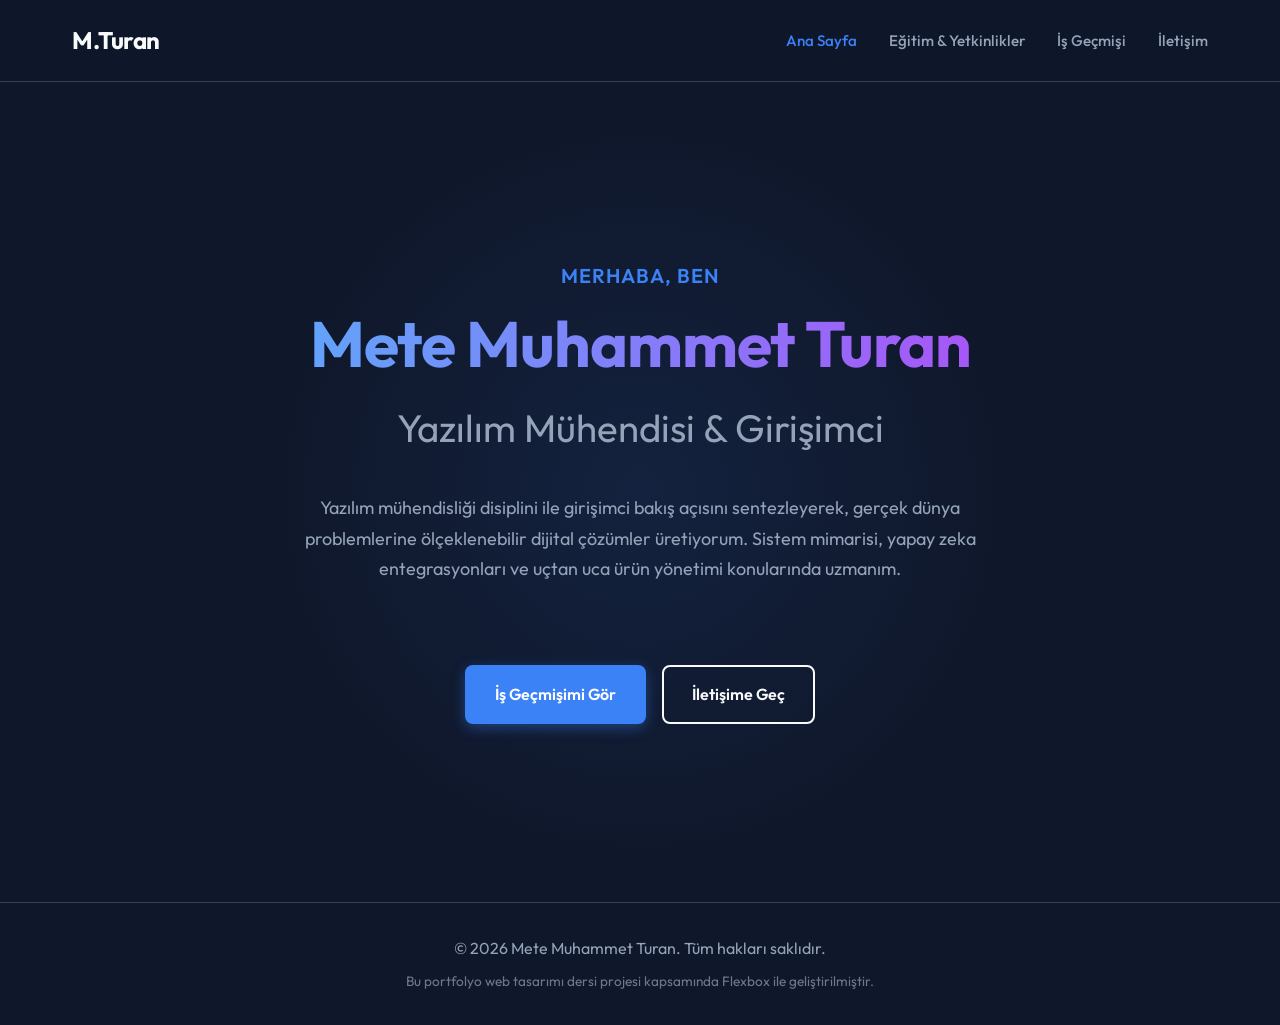
==== index.html @ 7f31ad9b "feat: initial commit - personal portfolio assignment" ====
<!DOCTYPE html>
<html lang="tr">
<head>
    <meta charset="UTF-8">
    <meta name="viewport" content="width=device-width, initial-scale=1.0">
    <title>Mete Muhammet Turan - Ana Sayfa</title>
    <link rel="preconnect" href="https://fonts.googleapis.com">
    <link rel="preconnect" href="https://fonts.gstatic.com" crossorigin>
    <link href="https://fonts.googleapis.com/css2?family=Outfit:wght@300;400;500;600;700&display=swap" rel="stylesheet">
    <link rel="stylesheet" href="style.css">
</head>
<body>
    <header>
        <nav class="navbar container">
            <div class="logo">M.Turan</div>
            <ul class="nav-links">
                <li><a href="index.html" style="color: var(--primary-color);">Ana Sayfa</a></li>
                <li><a href="egitim.html">Eğitim & Yetkinlikler</a></li>
                <li><a href="projeler.html">İş Geçmişi</a></li>
                <li><a href="iletisim.html">İletişim</a></li>
            </ul>
        </nav>
    </header>

    <main>
        <section class="hero-section layout-hero">
            <div class="container hero-content">
                <span class="greeting">Merhaba, Ben</span>
                <h1 class="gradient-text">Mete Muhammet Turan</h1>
                <h2>Yazılım Mühendisi & Girişimci</h2>
                <p>Yazılım mühendisliği disiplini ile girişimci bakış açısını sentezleyerek, gerçek dünya problemlerine ölçeklenebilir dijital çözümler üretiyorum. Sistem mimarisi, yapay zeka entegrasyonları ve uçtan uca ürün yönetimi konularında uzmanım.</p>
                <div class="hero-actions">
                    <a href="projeler.html" class="btn btn-primary">İş Geçmişimi Gör</a>
                    <a href="iletisim.html" class="btn btn-outline">İletişime Geç</a>
                </div>
            </div>
        </section>
    </main>

    <footer class="footer">
        <div class="container">
            <p>&copy; 2026 Mete Muhammet Turan. Tüm hakları saklıdır.</p>
            <p class="footer-subtext">Bu portfolyo web tasarımı dersi projesi kapsamında Flexbox ile geliştirilmiştir.</p>
        </div>
    </footer>
    <script src="script.js"></script>
</body>
</html>
---- style.css ----
/* =========================================
   1. CSS DEĞİŞKENLERİ (Modern Dark Theme)
   ========================================= */
:root {
    /* Renk Paleti (Premium Dark Mode) */
    --bg-color: #0f172a;       /* Slate 900 - Ana Arka Plan */
    --bg-alt: #1e293b;         /* Slate 800 - İkincil Arka Plan (Kartlar vb) */
    --text-primary: #f8fafc;   /* Slate 50 - Ana Metin */
    --text-secondary: #94a3b8; /* Slate 400 - İkincil Metin */
    
    /* Vurgu ve Marka Renkleri */
    --primary-color: #3b82f6;  /* Blue 500 */
    --primary-hover: #2563eb;  /* Blue 600 */
    --gradient-start: #60a5fa; /* Açık Mavi */
    --gradient-end: #a855f7;   /* Mor */
    
    /* Kart Header Renkleri */
    --brand-buyur: linear-gradient(135deg, #10b981, #059669);
    --brand-yoldayim: linear-gradient(135deg, #f59e0b, #d97706);
    --brand-fintech: linear-gradient(135deg, #3b82f6, #2563eb);

    --border-color: #334155;   /* Slate 700 */
    --card-shadow: 0 10px 15px -3px rgba(0, 0, 0, 0.3), 0 4px 6px -4px rgba(0, 0, 0, 0.2);

    /* Boşluklar (Spacing) */
    --space-sm: 0.5rem;
    --space-md: 1rem;
    --space-lg: 2rem;
    --space-xl: 5rem;

    /* Font Ailesi */
    --font-main: 'Outfit', sans-serif;
}

/* =========================================
   2. TEMEL SIFIRLAMA VE TİPOGRAFİ
   ========================================= */
* {
    margin: 0;
    padding: 0;
    box-sizing: border-box;
}

html {
    scroll-behavior: smooth;
}

body {
    font-family: var(--font-main);
    background-color: var(--bg-color);
    color: var(--text-primary);
    line-height: 1.7;
    font-size: 16px;
    -webkit-font-smoothing: antialiased;
}

a {
    text-decoration: none;
    color: inherit;
}

ul {
    list-style: none;
}

.container {
    max-width: 1200px;
    margin: 0 auto;
    padding: 0 var(--space-lg);
}

.section {
    padding: var(--space-xl) 0;
}

.section-title {
    font-size: 2.25rem;
    font-weight: 700;
    margin-bottom: var(--space-xl);
    color: var(--text-primary);
    position: relative;
    display: inline-block;
}

.section-title::after {
    content: '';
    position: absolute;
    bottom: -10px;
    left: 0;
    width: 50%;
    height: 4px;
    background: linear-gradient(90deg, var(--gradient-start), var(--gradient-end));
    border-radius: 2px;
}

.text-center {
    text-align: center;
    width: 100%;
}
.text-center::after {
    left: 50%;
    transform: translateX(-50%);
}

/* =========================================
   3. BUTONLAR VE ORTAK ELEMENTLER
   ========================================= */
.btn {
    display: inline-flex;
    align-items: center;
    justify-content: center;
    padding: 0.875rem 1.75rem;
    border-radius: 8px;
    font-weight: 600;
    font-size: 1rem;
    cursor: pointer;
    transition: all 0.3s ease;
    border: 2px solid transparent;
}

.btn-primary {
    background-color: var(--primary-color);
    color: #fff;
    box-shadow: 0 4px 14px 0 rgba(59, 130, 246, 0.39);
}

.btn-primary:hover {
    background-color: var(--primary-hover);
    transform: translateY(-2px);
    box-shadow: 0 6px 20px rgba(59, 130, 246, 0.5);
}

.btn-outline {
    background-color: transparent;
    border-color: var(--text-primary);
    color: var(--text-primary);
}

.btn-outline:hover {
    background-color: var(--text-primary);
    color: var(--bg-color);
    transform: translateY(-2px);
}

.btn-block {
    width: 100%;
}

.gradient-text {
    background: linear-gradient(90deg, var(--gradient-start), var(--gradient-end));
    -webkit-background-clip: text;
    -webkit-text-fill-color: transparent;
    background-clip: text;
}

/* =========================================
   4. NAVBAR (HEADER)
   ========================================= */
header {
    background-color: rgba(15, 23, 42, 0.9);
    backdrop-filter: blur(10px);
    position: sticky;
    top: 0;
    z-index: 1000;
    border-bottom: 1px solid var(--border-color);
}

.navbar {
    display: flex;
    justify-content: space-between;
    align-items: center;
    padding: 1.25rem var(--space-lg);
}

.navbar .logo {
    font-size: 1.5rem;
    font-weight: 700;
    letter-spacing: -0.5px;
}

.nav-links {
    display: flex;
    gap: var(--space-lg);
}

.nav-links a {
    font-weight: 500;
    font-size: 0.95rem;
    color: var(--text-secondary);
    transition: color 0.3s ease;
}

.nav-links a:hover {
    color: var(--text-primary);
}

/* =========================================
   5. LAYOUT 1: HERO SECTION
   ========================================= */
.layout-hero {
    min-height: calc(100vh - 80px);
    display: flex;
    flex-direction: column;
    justify-content: center;
    align-items: center;
    text-align: center;
    position: relative;
    overflow: hidden;
}

/* Arkaplan parlaması efekti */
.layout-hero::before {
    content: '';
    position: absolute;
    top: 50%;
    left: 50%;
    transform: translate(-50%, -50%);
    width: 60vw;
    height: 60vw;
    background: radial-gradient(circle, rgba(59,130,246,0.1) 0%, rgba(15,23,42,0) 70%);
    z-index: -1;
}

.hero-content {
    max-width: 850px;
    animation: fadeIn 1s ease-out;
}

@keyframes fadeIn {
    from { opacity: 0; transform: translateY(20px); }
    to { opacity: 1; transform: translateY(0); }
}

.hero-content .greeting {
    font-size: 1.25rem;
    color: var(--primary-color);
    font-weight: 600;
    margin-bottom: var(--space-md);
    display: block;
    letter-spacing: 1px;
    text-transform: uppercase;
}

.hero-content h1 {
    font-size: clamp(3rem, 5vw, 5rem);
    line-height: 1.1;
    margin-bottom: var(--space-md);
    letter-spacing: -1px;
}

.hero-content h2 {
    font-size: clamp(1.5rem, 3vw, 2.5rem);
    color: var(--text-secondary);
    margin-bottom: var(--space-lg);
    font-weight: 400;
}

.hero-content p {
    font-size: 1.125rem;
    color: var(--text-secondary);
    margin-bottom: var(--space-xl);
    max-width: 700px;
    margin-left: auto;
    margin-right: auto;
}

.hero-actions {
    display: flex;
    gap: var(--space-md);
    justify-content: center;
}

/* =========================================
   6. LAYOUT 2: EĞİTİM & YETENEKLER
   ========================================= */
.layout-split {
    background-color: var(--bg-alt);
    border-top: 1px solid var(--border-color);
    border-bottom: 1px solid var(--border-color);
}

.split-container {
    display: flex;
    gap: var(--space-xl);
    flex-wrap: wrap;
}

.split-column {
    flex: 1;
    min-width: 300px;
}

/* Timeline */
.timeline {
    display: flex;
    flex-direction: column;
    gap: var(--space-lg);
    border-left: 2px solid var(--border-color);
    padding-left: 2rem;
    position: relative;
}

.timeline-item {
    position: relative;
}

.timeline-item::before {
    content: '';
    position: absolute;
    left: calc(-2rem - 6px);
    top: 5px;
    width: 10px;
    height: 10px;
    border-radius: 50%;
    background-color: var(--primary-color);
    border: 3px solid var(--bg-alt);
    box-shadow: 0 0 0 2px var(--primary-color);
}

.timeline-date {
    display: inline-block;
    padding: 0.25rem 0.75rem;
    background-color: rgba(59, 130, 246, 0.1);
    color: var(--primary-color);
    border-radius: 20px;
    font-size: 0.85rem;
    font-weight: 600;
    margin-bottom: 0.5rem;
}

.timeline-company {
    display: block;
    color: var(--text-secondary);
    font-weight: 500;
    margin-bottom: 0.5rem;
    font-size: 0.95rem;
}

.timeline-item h4 {
    font-size: 1.25rem;
    margin-bottom: 0.25rem;
}

/* Yetenek Etiketleri */
.skills-flex {
    display: flex;
    flex-wrap: wrap;
    gap: 0.75rem;
    margin-top: 1rem;
}

.skill-tag {
    background-color: var(--bg-color);
    color: var(--text-primary);
    padding: 0.75rem 1.25rem;
    border-radius: 8px;
    font-weight: 500;
    font-size: 0.95rem;
    border: 1px solid var(--border-color);
    transition: all 0.3s ease;
}

.skill-tag:hover {
    border-color: var(--primary-color);
    background-color: rgba(59, 130, 246, 0.05);
    transform: translateY(-2px);
}

/* =========================================
   7. LAYOUT 3: PROJELER & İŞ GEÇMİŞİ
   ========================================= */
.projects-wrapper {
    display: flex;
    flex-wrap: wrap;
    gap: 2rem;
    justify-content: center;
}

.project-card {
    flex: 1 1 340px;
    background-color: var(--bg-alt);
    border-radius: 12px;
    overflow: hidden;
    border: 1px solid var(--border-color);
    display: flex;
    flex-direction: column;
    transition: all 0.3s ease;
}

.project-card:hover {
    transform: translateY(-8px);
    box-shadow: var(--card-shadow);
    border-color: var(--text-secondary);
}

.card-header {
    padding: 2rem;
    display: flex;
    flex-direction: column;
    align-items: flex-start;
    justify-content: flex-end;
    height: 140px;
    position: relative;
}

.card-header h3 {
    color: white;
    font-size: 1.75rem;
    z-index: 2;
}

.card-header .badge {
    position: absolute;
    top: 1rem;
    right: 1rem;
    background: rgba(255,255,255,0.2);
    backdrop-filter: blur(4px);
    padding: 0.25rem 0.75rem;
    border-radius: 20px;
    font-size: 0.75rem;
    font-weight: 600;
    color: white;
}

.brand-buyur { background: var(--brand-buyur); }
.brand-yoldayim { background: var(--brand-yoldayim); }
.brand-fintech { background: var(--brand-fintech); }

.card-content {
    padding: 1.5rem;
    flex-grow: 1;
}

.role-title {
    color: var(--primary-color);
    font-size: 1.1rem;
    margin-bottom: 1rem;
}

.card-content p {
    color: var(--text-secondary);
    font-size: 0.95rem;
    line-height: 1.6;
}

.card-footer {
    padding: 1.5rem;
    border-top: 1px solid var(--border-color);
    margin-top: auto;
}

.project-link {
    color: var(--text-primary);
    font-weight: 600;
    display: inline-flex;
    align-items: center;
    gap: 0.5rem;
    transition: gap 0.3s ease;
}

.project-card:hover .project-link {
    gap: 0.75rem;
    color: var(--primary-color);
}

/* =========================================
   8. LAYOUT 4: İLETİŞİM
   ========================================= */
.layout-contact {
    background-color: var(--bg-alt);
    border-top: 1px solid var(--border-color);
}

.contact-wrapper {
    display: flex;
    gap: var(--space-xl);
    flex-wrap: wrap;
    align-items: flex-start;
}

.contact-info {
    flex: 1;
    min-width: 300px;
}

.contact-info p {
    color: var(--text-secondary);
    margin-bottom: 2rem;
    font-size: 1.05rem;
}

.contact-details {
    display: flex;
    flex-direction: column;
    gap: 1.5rem;
}

.contact-details li {
    display: flex;
    align-items: center;
    gap: 1rem;
}

.contact-icon {
    width: 48px;
    height: 48px;
    background-color: rgba(59, 130, 246, 0.1);
    color: var(--primary-color);
    border-radius: 12px;
    display: flex;
    align-items: center;
    justify-content: center;
    font-size: 1.5rem;
    font-weight: bold;
}

.contact-text {
    display: flex;
    flex-direction: column;
}

.contact-text strong {
    color: var(--text-secondary);
    font-size: 0.85rem;
    text-transform: uppercase;
    letter-spacing: 0.5px;
}

.contact-text span {
    font-size: 1.1rem;
    font-weight: 500;
}

.contact-form-container {
    flex: 1.2;
    min-width: 300px;
    background-color: var(--bg-color);
    padding: 2.5rem;
    border-radius: 16px;
    border: 1px solid var(--border-color);
    box-shadow: var(--card-shadow);
}

.form-group {
    margin-bottom: 1.5rem;
}

.form-group label {
    display: block;
    margin-bottom: 0.5rem;
    font-weight: 500;
    color: var(--text-secondary);
}

.form-group input,
.form-group textarea {
    width: 100%;
    padding: 1rem;
    background-color: var(--bg-alt);
    border: 1px solid var(--border-color);
    border-radius: 8px;
    color: var(--text-primary);
    font-family: inherit;
    font-size: 1rem;
    transition: all 0.3s ease;
}

.form-group input:focus,
.form-group textarea:focus {
    outline: none;
    border-color: var(--primary-color);
    box-shadow: 0 0 0 3px rgba(59, 130, 246, 0.2);
}

.form-group input::placeholder,
.form-group textarea::placeholder {
    color: #475569;
}

/* =========================================
   9. FOOTER
   ========================================= */
.footer {
    background-color: var(--bg-color);
    border-top: 1px solid var(--border-color);
    text-align: center;
    padding: 2rem 0;
}

.footer p {
    color: var(--text-secondary);
}

.footer-subtext {
    font-size: 0.85rem;
    margin-top: 0.5rem;
    opacity: 0.7;
}

/* =========================================
   10. RESPONSIVE TASARIM
   ========================================= */
@media (max-width: 768px) {
    .navbar {
        flex-direction: column;
        gap: 1rem;
        padding: 1rem;
    }
    
    .nav-links {
        gap: 1rem;
        flex-wrap: wrap;
        justify-content: center;
    }

    .hero-actions {
        flex-direction: column;
        width: 100%;
    }
    
    .hero-actions .btn {
        width: 100%;
    }

    .split-container,
    .contact-wrapper {
        flex-direction: column;
        gap: 3rem;
    }
    
    .contact-form-container {
        padding: 1.5rem;
    }
}
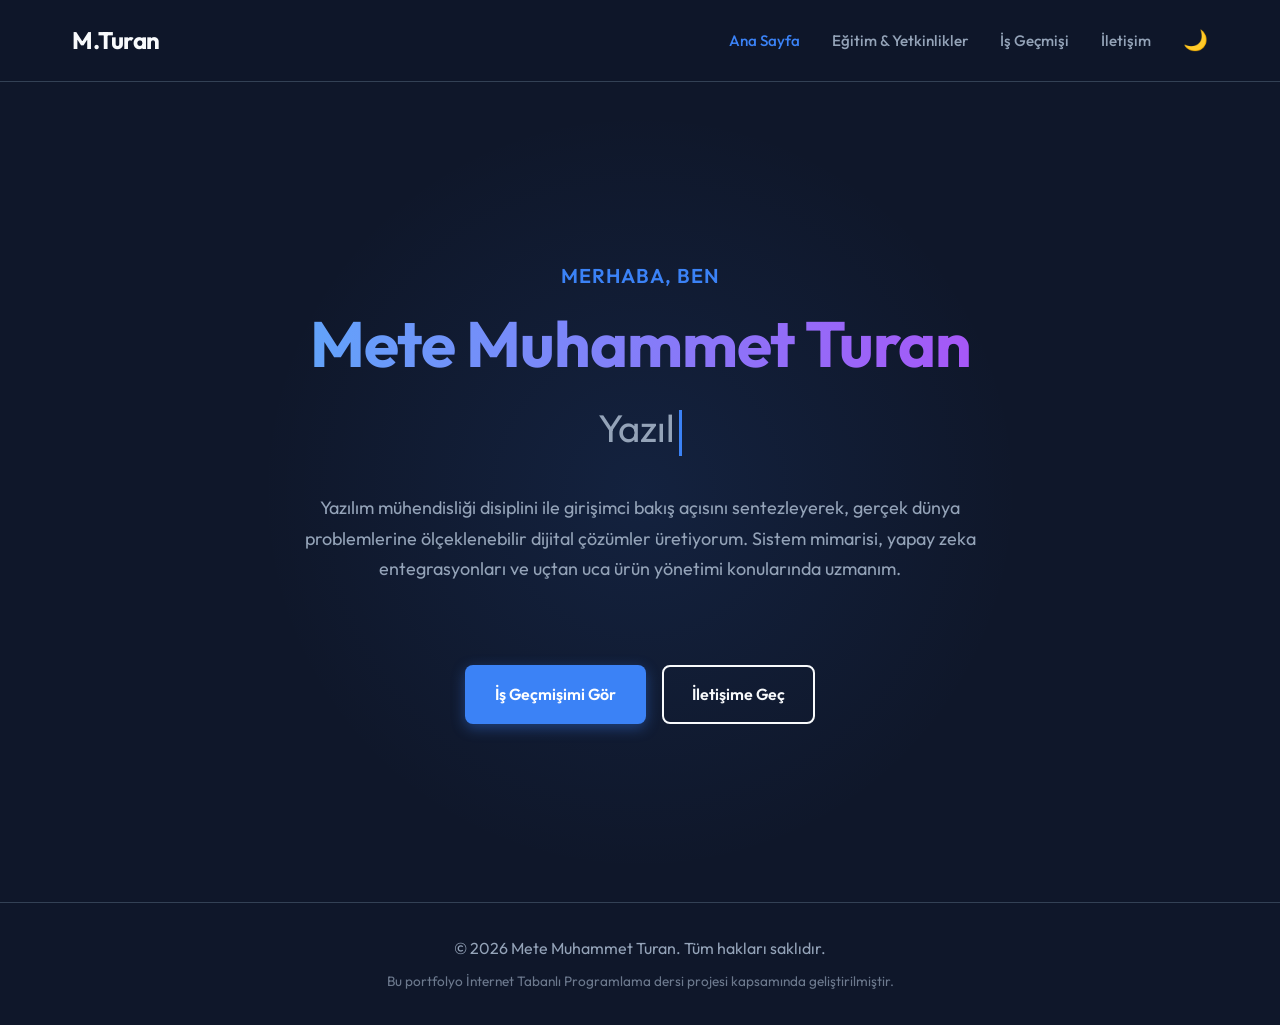
==== commit f5b56dbb: "feats" ====
--- a/index.html
+++ b/index.html
@@ -18,16 +18,18 @@
                 <li><a href="egitim.html">Eğitim & Yetkinlikler</a></li>
                 <li><a href="projeler.html">İş Geçmişi</a></li>
                 <li><a href="iletisim.html">İletişim</a></li>
+                <li><button id="theme-toggle" class="theme-toggle" aria-label="Tema Değiştir">🌙</button></li>
             </ul>
         </nav>
     </header>
 
     <main>
-        <section class="hero-section layout-hero">
+        <section class="hero-section layout-hero reveal">
             <div class="container hero-content">
                 <span class="greeting">Merhaba, Ben</span>
                 <h1 class="gradient-text">Mete Muhammet Turan</h1>
-                <h2>Yazılım Mühendisi & Girişimci</h2>
+                <!-- Daktilo efekti için değiştirilen alan -->
+                <h2><span class="typewriter"></span><span class="cursor"></span></h2>
                 <p>Yazılım mühendisliği disiplini ile girişimci bakış açısını sentezleyerek, gerçek dünya problemlerine ölçeklenebilir dijital çözümler üretiyorum. Sistem mimarisi, yapay zeka entegrasyonları ve uçtan uca ürün yönetimi konularında uzmanım.</p>
                 <div class="hero-actions">
                     <a href="projeler.html" class="btn btn-primary">İş Geçmişimi Gör</a>
@@ -40,7 +42,7 @@
     <footer class="footer">
         <div class="container">
             <p>&copy; 2026 Mete Muhammet Turan. Tüm hakları saklıdır.</p>
-            <p class="footer-subtext">Bu portfolyo web tasarımı dersi projesi kapsamında Flexbox ile geliştirilmiştir.</p>
+            <p class="footer-subtext">Bu portfolyo İnternet Tabanlı Programlama dersi projesi kapsamında geliştirilmiştir.</p>
         </div>
     </footer>
     <script src="script.js"></script>
--- a/style.css
+++ b/style.css
@@ -1,12 +1,12 @@
 /* =========================================
-   1. CSS DEĞİŞKENLERİ (Modern Dark Theme)
+   1. CSS DEĞİŞKENLERİ (Modern Dark & Light Theme)
    ========================================= */
 :root {
-    /* Renk Paleti (Premium Dark Mode) */
-    --bg-color: #0f172a;       /* Slate 900 - Ana Arka Plan */
-    --bg-alt: #1e293b;         /* Slate 800 - İkincil Arka Plan (Kartlar vb) */
-    --text-primary: #f8fafc;   /* Slate 50 - Ana Metin */
-    --text-secondary: #94a3b8; /* Slate 400 - İkincil Metin */
+    /* Renk Paleti (Premium Dark Mode - Varsayılan) */
+    --bg-color: #0f172a;       /* Slate 900 */
+    --bg-alt: #1e293b;         /* Slate 800 */
+    --text-primary: #f8fafc;   /* Slate 50 */
+    --text-secondary: #94a3b8; /* Slate 400 */
     
     /* Vurgu ve Marka Renkleri */
     --primary-color: #3b82f6;  /* Blue 500 */
@@ -32,6 +32,16 @@
     --font-main: 'Outfit', sans-serif;
 }
 
+/* Açık Tema (Light Mode) Override Değişkenleri */
+body.light-theme {
+    --bg-color: #f8fafc;       /* Slate 50 */
+    --bg-alt: #ffffff;         /* White */
+    --text-primary: #0f172a;   /* Slate 900 */
+    --text-secondary: #475569; /* Slate 600 */
+    --border-color: #e2e8f0;   /* Slate 200 */
+    --card-shadow: 0 10px 15px -3px rgba(0, 0, 0, 0.1), 0 4px 6px -4px rgba(0, 0, 0, 0.05);
+}
+
 /* =========================================
    2. TEMEL SIFIRLAMA VE TİPOGRAFİ
    ========================================= */
@@ -52,6 +62,7 @@
     line-height: 1.7;
     font-size: 16px;
     -webkit-font-smoothing: antialiased;
+    transition: background-color 0.3s ease, color 0.3s ease; /* Tema geçişi için animasyon */
 }
 
 a {
@@ -103,7 +114,7 @@
 }
 
 /* =========================================
-   3. BUTONLAR VE ORTAK ELEMENTLER
+   3. BUTONLAR VE EFEKTLER
    ========================================= */
 .btn {
     display: inline-flex;
@@ -120,7 +131,7 @@
 
 .btn-primary {
     background-color: var(--primary-color);
-    color: #fff;
+    color: #fff !important;
     box-shadow: 0 4px 14px 0 rgba(59, 130, 246, 0.39);
 }
 
@@ -153,16 +164,50 @@
     background-clip: text;
 }
 
+
+/* Daktilo Cursor Animasyonu */
+.cursor {
+    display: inline-block;
+    width: 3px;
+    background-color: var(--primary-color);
+    margin-left: 4px;
+    animation: blink 1s infinite;
+    vertical-align: middle;
+    height: 1.2em;
+}
+
+@keyframes blink {
+    0%, 100% { opacity: 1; }
+    50% { opacity: 0; }
+}
+
+/* Scroll Reveal (Aşağı İndikçe Gelme) Sınıfları */
+.reveal {
+    opacity: 0;
+    transform: translateY(30px);
+    transition: all 0.8s ease-out;
+}
+.reveal.active {
+    opacity: 1;
+    transform: translateY(0);
+}
+
 /* =========================================
-   4. NAVBAR (HEADER)
+   4. NAVBAR (HEADER) VE TEMA BUTONU
    ========================================= */
 header {
-    background-color: rgba(15, 23, 42, 0.9);
+    background-color: rgba(15, 23, 42, 0.7);
     backdrop-filter: blur(10px);
+    -webkit-backdrop-filter: blur(10px);
     position: sticky;
     top: 0;
     z-index: 1000;
     border-bottom: 1px solid var(--border-color);
+    transition: background-color 0.3s ease, border-color 0.3s ease;
+}
+
+body.light-theme header {
+    background-color: rgba(255, 255, 255, 0.8);
 }
 
 .navbar {
@@ -181,6 +226,7 @@
 .nav-links {
     display: flex;
     gap: var(--space-lg);
+    align-items: center;
 }
 
 .nav-links a {
@@ -192,6 +238,23 @@
 
 .nav-links a:hover {
     color: var(--text-primary);
+}
+
+/* Tema Değiştirici Buton */
+.theme-toggle {
+    background: none;
+    border: none;
+    font-size: 1.25rem;
+    cursor: pointer;
+    transition: transform 0.3s ease;
+    color: var(--text-primary);
+    display: flex;
+    align-items: center;
+    justify-content: center;
+}
+
+.theme-toggle:hover {
+    transform: scale(1.1) rotate(15deg);
 }
 
 /* =========================================
@@ -208,7 +271,6 @@
     overflow: hidden;
 }
 
-/* Arkaplan parlaması efekti */
 .layout-hero::before {
     content: '';
     position: absolute;
@@ -221,14 +283,12 @@
     z-index: -1;
 }
 
+body.light-theme .layout-hero::before {
+    background: radial-gradient(circle, rgba(59,130,246,0.05) 0%, rgba(255,255,255,0) 70%);
+}
+
 .hero-content {
     max-width: 850px;
-    animation: fadeIn 1s ease-out;
-}
-
-@keyframes fadeIn {
-    from { opacity: 0; transform: translateY(20px); }
-    to { opacity: 1; transform: translateY(0); }
 }
 
 .hero-content .greeting {
@@ -253,6 +313,7 @@
     color: var(--text-secondary);
     margin-bottom: var(--space-lg);
     font-weight: 400;
+    min-height: 3rem; /* Daktilo efekti zıplama yapmasın diye */
 }
 
 .hero-content p {
@@ -268,29 +329,25 @@
     display: flex;
     gap: var(--space-md);
     justify-content: center;
-}
-
-/* =========================================
-   6. LAYOUT 2: EĞİTİM & YETENEKLER
-   ========================================= */
+    flex-wrap: wrap;
+}
+
+/* Kalan kısımlar (Timeline, Projects, Contact) öncekilerle aynı mantıkta devam ediyor */
+/* Layout 2: Eğitim & Deneyim */
 .layout-split {
     background-color: var(--bg-alt);
     border-top: 1px solid var(--border-color);
     border-bottom: 1px solid var(--border-color);
 }
-
 .split-container {
     display: flex;
     gap: var(--space-xl);
     flex-wrap: wrap;
 }
-
 .split-column {
     flex: 1;
     min-width: 300px;
 }
-
-/* Timeline */
 .timeline {
     display: flex;
     flex-direction: column;
@@ -299,11 +356,7 @@
     padding-left: 2rem;
     position: relative;
 }
-
-.timeline-item {
-    position: relative;
-}
-
+.timeline-item { position: relative; }
 .timeline-item::before {
     content: '';
     position: absolute;
@@ -316,7 +369,6 @@
     border: 3px solid var(--bg-alt);
     box-shadow: 0 0 0 2px var(--primary-color);
 }
-
 .timeline-date {
     display: inline-block;
     padding: 0.25rem 0.75rem;
@@ -327,7 +379,6 @@
     font-weight: 600;
     margin-bottom: 0.5rem;
 }
-
 .timeline-company {
     display: block;
     color: var(--text-secondary);
@@ -335,20 +386,16 @@
     margin-bottom: 0.5rem;
     font-size: 0.95rem;
 }
-
 .timeline-item h4 {
     font-size: 1.25rem;
     margin-bottom: 0.25rem;
 }
-
-/* Yetenek Etiketleri */
 .skills-flex {
     display: flex;
     flex-wrap: wrap;
     gap: 0.75rem;
     margin-top: 1rem;
 }
-
 .skill-tag {
     background-color: var(--bg-color);
     color: var(--text-primary);
@@ -359,23 +406,19 @@
     border: 1px solid var(--border-color);
     transition: all 0.3s ease;
 }
-
 .skill-tag:hover {
     border-color: var(--primary-color);
     background-color: rgba(59, 130, 246, 0.05);
     transform: translateY(-2px);
 }
 
-/* =========================================
-   7. LAYOUT 3: PROJELER & İŞ GEÇMİŞİ
-   ========================================= */
+/* Layout 3: Projeler */
 .projects-wrapper {
     display: flex;
     flex-wrap: wrap;
     gap: 2rem;
     justify-content: center;
 }
-
 .project-card {
     flex: 1 1 340px;
     background-color: var(--bg-alt);
@@ -386,13 +429,11 @@
     flex-direction: column;
     transition: all 0.3s ease;
 }
-
 .project-card:hover {
     transform: translateY(-8px);
     box-shadow: var(--card-shadow);
     border-color: var(--text-secondary);
 }
-
 .card-header {
     padding: 2rem;
     display: flex;
@@ -402,13 +443,7 @@
     height: 140px;
     position: relative;
 }
-
-.card-header h3 {
-    color: white;
-    font-size: 1.75rem;
-    z-index: 2;
-}
-
+.card-header h3 { color: white; font-size: 1.75rem; z-index: 2; }
 .card-header .badge {
     position: absolute;
     top: 1rem;
@@ -421,214 +456,53 @@
     font-weight: 600;
     color: white;
 }
-
 .brand-buyur { background: var(--brand-buyur); }
 .brand-yoldayim { background: var(--brand-yoldayim); }
 .brand-fintech { background: var(--brand-fintech); }
-
-.card-content {
-    padding: 1.5rem;
-    flex-grow: 1;
-}
-
-.role-title {
-    color: var(--primary-color);
-    font-size: 1.1rem;
-    margin-bottom: 1rem;
-}
-
-.card-content p {
-    color: var(--text-secondary);
-    font-size: 0.95rem;
-    line-height: 1.6;
-}
-
-.card-footer {
-    padding: 1.5rem;
-    border-top: 1px solid var(--border-color);
-    margin-top: auto;
-}
-
-.project-link {
-    color: var(--text-primary);
-    font-weight: 600;
-    display: inline-flex;
-    align-items: center;
-    gap: 0.5rem;
-    transition: gap 0.3s ease;
-}
-
-.project-card:hover .project-link {
-    gap: 0.75rem;
-    color: var(--primary-color);
-}
-
-/* =========================================
-   8. LAYOUT 4: İLETİŞİM
-   ========================================= */
+.card-content { padding: 1.5rem; flex-grow: 1; }
+.role-title { color: var(--primary-color); font-size: 1.1rem; margin-bottom: 1rem; }
+.card-content p { color: var(--text-secondary); font-size: 0.95rem; line-height: 1.6; }
+.card-footer { padding: 1.5rem; border-top: 1px solid var(--border-color); margin-top: auto; }
+.project-link { color: var(--text-primary); font-weight: 600; display: inline-flex; align-items: center; gap: 0.5rem; transition: gap 0.3s ease; }
+.project-card:hover .project-link { gap: 0.75rem; color: var(--primary-color); }
+
+/* Layout 4: İletişim */
 .layout-contact {
     background-color: var(--bg-alt);
     border-top: 1px solid var(--border-color);
 }
-
 .contact-wrapper {
     display: flex;
     gap: var(--space-xl);
     flex-wrap: wrap;
     align-items: flex-start;
 }
-
-.contact-info {
-    flex: 1;
-    min-width: 300px;
-}
-
-.contact-info p {
-    color: var(--text-secondary);
-    margin-bottom: 2rem;
-    font-size: 1.05rem;
-}
-
-.contact-details {
-    display: flex;
-    flex-direction: column;
-    gap: 1.5rem;
-}
-
-.contact-details li {
-    display: flex;
-    align-items: center;
-    gap: 1rem;
-}
-
-.contact-icon {
-    width: 48px;
-    height: 48px;
-    background-color: rgba(59, 130, 246, 0.1);
-    color: var(--primary-color);
-    border-radius: 12px;
-    display: flex;
-    align-items: center;
-    justify-content: center;
-    font-size: 1.5rem;
-    font-weight: bold;
-}
-
-.contact-text {
-    display: flex;
-    flex-direction: column;
-}
-
-.contact-text strong {
-    color: var(--text-secondary);
-    font-size: 0.85rem;
-    text-transform: uppercase;
-    letter-spacing: 0.5px;
-}
-
-.contact-text span {
-    font-size: 1.1rem;
-    font-weight: 500;
-}
-
-.contact-form-container {
-    flex: 1.2;
-    min-width: 300px;
-    background-color: var(--bg-color);
-    padding: 2.5rem;
-    border-radius: 16px;
-    border: 1px solid var(--border-color);
-    box-shadow: var(--card-shadow);
-}
-
-.form-group {
-    margin-bottom: 1.5rem;
-}
-
-.form-group label {
-    display: block;
-    margin-bottom: 0.5rem;
-    font-weight: 500;
-    color: var(--text-secondary);
-}
-
-.form-group input,
-.form-group textarea {
-    width: 100%;
-    padding: 1rem;
-    background-color: var(--bg-alt);
-    border: 1px solid var(--border-color);
-    border-radius: 8px;
-    color: var(--text-primary);
-    font-family: inherit;
-    font-size: 1rem;
-    transition: all 0.3s ease;
-}
-
-.form-group input:focus,
-.form-group textarea:focus {
-    outline: none;
-    border-color: var(--primary-color);
-    box-shadow: 0 0 0 3px rgba(59, 130, 246, 0.2);
-}
-
-.form-group input::placeholder,
-.form-group textarea::placeholder {
-    color: #475569;
-}
-
-/* =========================================
-   9. FOOTER
-   ========================================= */
-.footer {
-    background-color: var(--bg-color);
-    border-top: 1px solid var(--border-color);
-    text-align: center;
-    padding: 2rem 0;
-}
-
-.footer p {
-    color: var(--text-secondary);
-}
-
-.footer-subtext {
-    font-size: 0.85rem;
-    margin-top: 0.5rem;
-    opacity: 0.7;
-}
-
-/* =========================================
-   10. RESPONSIVE TASARIM
-   ========================================= */
+.contact-info { flex: 1; min-width: 300px; }
+.contact-info p { color: var(--text-secondary); margin-bottom: 2rem; font-size: 1.05rem; }
+.contact-details { display: flex; flex-direction: column; gap: 1.5rem; }
+.contact-details li { display: flex; align-items: center; gap: 1rem; }
+.contact-icon { width: 48px; height: 48px; background-color: rgba(59, 130, 246, 0.1); color: var(--primary-color); border-radius: 12px; display: flex; align-items: center; justify-content: center; font-size: 1.5rem; font-weight: bold; }
+.contact-text { display: flex; flex-direction: column; }
+.contact-text strong { color: var(--text-secondary); font-size: 0.85rem; text-transform: uppercase; letter-spacing: 0.5px; }
+.contact-text span { font-size: 1.1rem; font-weight: 500; }
+.contact-form-container { flex: 1.2; min-width: 300px; background-color: var(--bg-color); padding: 2.5rem; border-radius: 16px; border: 1px solid var(--border-color); box-shadow: var(--card-shadow); }
+.form-group { margin-bottom: 1.5rem; }
+.form-group label { display: block; margin-bottom: 0.5rem; font-weight: 500; color: var(--text-secondary); }
+.form-group input, .form-group textarea { width: 100%; padding: 1rem; background-color: var(--bg-alt); border: 1px solid var(--border-color); border-radius: 8px; color: var(--text-primary); font-family: inherit; font-size: 1rem; transition: all 0.3s ease; }
+.form-group input:focus, .form-group textarea:focus { outline: none; border-color: var(--primary-color); box-shadow: 0 0 0 3px rgba(59, 130, 246, 0.2); }
+.form-group input::placeholder, .form-group textarea::placeholder { color: #475569; }
+
+/* Footer */
+.footer { background-color: var(--bg-color); border-top: 1px solid var(--border-color); text-align: center; padding: 2rem 0; }
+.footer p { color: var(--text-secondary); }
+.footer-subtext { font-size: 0.85rem; margin-top: 0.5rem; opacity: 0.7; }
+
+/* Responsive */
 @media (max-width: 768px) {
-    .navbar {
-        flex-direction: column;
-        gap: 1rem;
-        padding: 1rem;
-    }
-    
-    .nav-links {
-        gap: 1rem;
-        flex-wrap: wrap;
-        justify-content: center;
-    }
-
-    .hero-actions {
-        flex-direction: column;
-        width: 100%;
-    }
-    
-    .hero-actions .btn {
-        width: 100%;
-    }
-
-    .split-container,
-    .contact-wrapper {
-        flex-direction: column;
-        gap: 3rem;
-    }
-    
-    .contact-form-container {
-        padding: 1.5rem;
-    }
-}
+    .navbar { flex-direction: column; gap: 1rem; padding: 1rem; }
+    .nav-links { gap: 1rem; flex-wrap: wrap; justify-content: center; }
+    .hero-actions { flex-direction: column; width: 100%; }
+    .hero-actions .btn { width: 100%; }
+    .split-container, .contact-wrapper { flex-direction: column; gap: 3rem; }
+    .contact-form-container { padding: 1.5rem; }
+}
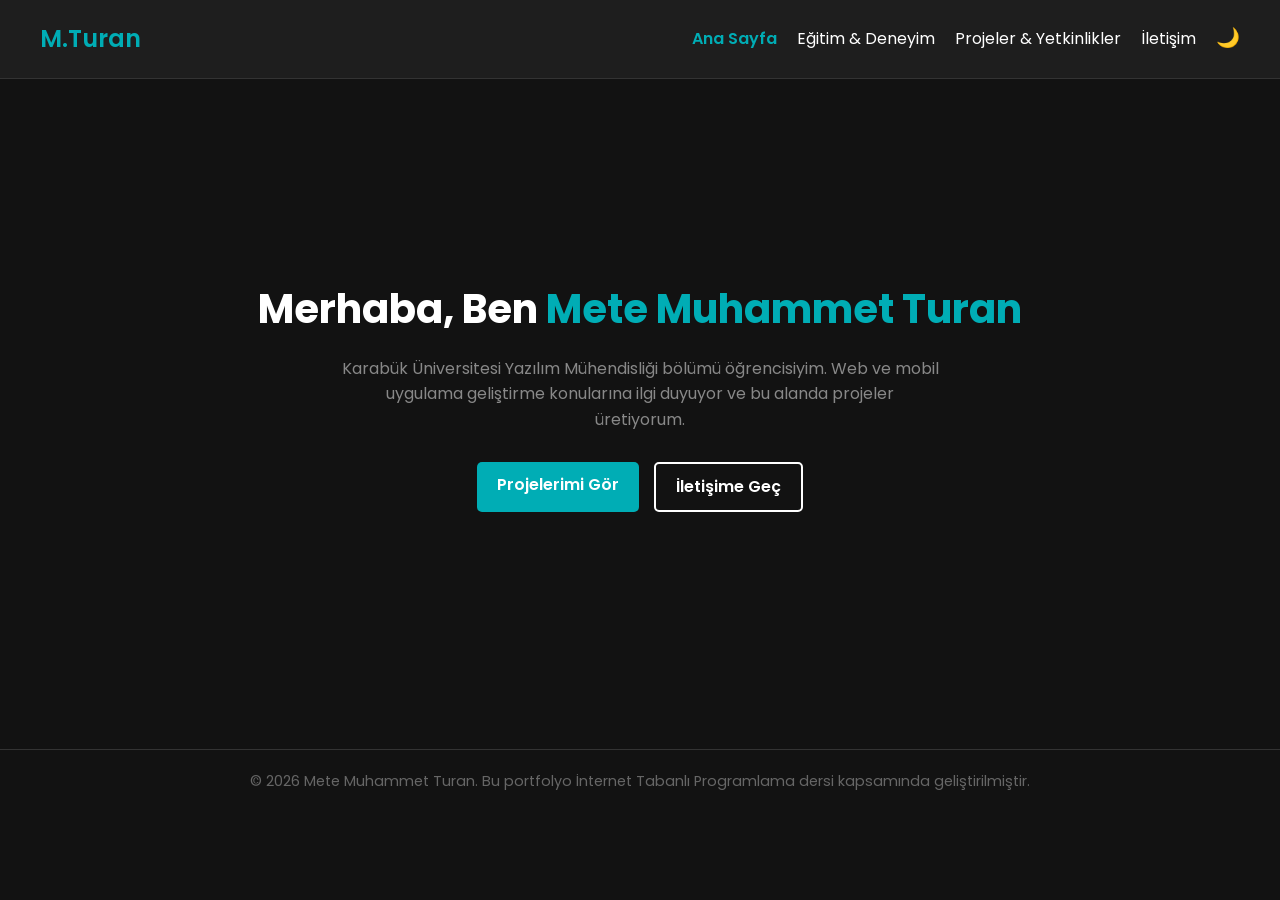
==== commit af682485: "fix" ====
--- a/index.html
+++ b/index.html
@@ -4,47 +4,41 @@
     <meta charset="UTF-8">
     <meta name="viewport" content="width=device-width, initial-scale=1.0">
     <title>Mete Muhammet Turan - Ana Sayfa</title>
-    <link rel="preconnect" href="https://fonts.googleapis.com">
-    <link rel="preconnect" href="https://fonts.gstatic.com" crossorigin>
-    <link href="https://fonts.googleapis.com/css2?family=Outfit:wght@300;400;500;600;700&display=swap" rel="stylesheet">
+    <!-- Temiz ve Modern Poppins Fontu -->
+    <link href="https://fonts.googleapis.com/css2?family=Poppins:wght@300;400;600&display=swap" rel="stylesheet">
     <link rel="stylesheet" href="style.css">
 </head>
 <body>
-    <header>
-        <nav class="navbar container">
-            <div class="logo">M.Turan</div>
-            <ul class="nav-links">
-                <li><a href="index.html" style="color: var(--primary-color);">Ana Sayfa</a></li>
-                <li><a href="egitim.html">Eğitim & Yetkinlikler</a></li>
-                <li><a href="projeler.html">İş Geçmişi</a></li>
-                <li><a href="iletisim.html">İletişim</a></li>
-                <li><button id="theme-toggle" class="theme-toggle" aria-label="Tema Değiştir">🌙</button></li>
-            </ul>
-        </nav>
+    
+    <!-- Navbar (Üst Menü) -->
+    <header class="navbar">
+        <div class="logo">M.Turan</div>
+        <ul class="nav-links">
+            <li><a href="index.html" class="active">Ana Sayfa</a></li>
+            <li><a href="egitim.html">Eğitim & Deneyim</a></li>
+            <li><a href="projeler.html">Projeler & Yetkinlikler</a></li>
+            <li><a href="iletisim.html">İletişim</a></li>
+            <li><button id="theme-toggle" aria-label="Tema Değiştir">🌙</button></li>
+        </ul>
     </header>
 
-    <main>
-        <section class="hero-section layout-hero reveal">
-            <div class="container hero-content">
-                <span class="greeting">Merhaba, Ben</span>
-                <h1 class="gradient-text">Mete Muhammet Turan</h1>
-                <!-- Daktilo efekti için değiştirilen alan -->
-                <h2><span class="typewriter"></span><span class="cursor"></span></h2>
-                <p>Yazılım mühendisliği disiplini ile girişimci bakış açısını sentezleyerek, gerçek dünya problemlerine ölçeklenebilir dijital çözümler üretiyorum. Sistem mimarisi, yapay zeka entegrasyonları ve uçtan uca ürün yönetimi konularında uzmanım.</p>
-                <div class="hero-actions">
-                    <a href="projeler.html" class="btn btn-primary">İş Geçmişimi Gör</a>
-                    <a href="iletisim.html" class="btn btn-outline">İletişime Geç</a>
-                </div>
+    <!-- Ana Karşılama Alanı (Hero) -->
+    <main class="hero">
+        <div class="hero-content">
+            <h1>Merhaba, Ben <span class="highlight">Mete Muhammet Turan</span></h1>
+            <p>Karabük Üniversitesi Yazılım Mühendisliği bölümü öğrencisiyim. Web ve mobil uygulama geliştirme konularına ilgi duyuyor ve bu alanda projeler üretiyorum.</p>
+            <div class="buttons">
+                <a href="projeler.html" class="btn btn-primary">Projelerimi Gör</a>
+                <a href="iletisim.html" class="btn btn-outline">İletişime Geç</a>
             </div>
-        </section>
+        </div>
     </main>
 
+    <!-- Footer -->
     <footer class="footer">
-        <div class="container">
-            <p>&copy; 2026 Mete Muhammet Turan. Tüm hakları saklıdır.</p>
-            <p class="footer-subtext">Bu portfolyo İnternet Tabanlı Programlama dersi projesi kapsamında geliştirilmiştir.</p>
-        </div>
+        <p>&copy; 2026 Mete Muhammet Turan. Bu portfolyo İnternet Tabanlı Programlama dersi kapsamında geliştirilmiştir.</p>
     </footer>
+
     <script src="script.js"></script>
 </body>
 </html>
--- a/style.css
+++ b/style.css
@@ -1,508 +1,253 @@
-/* =========================================
-   1. CSS DEĞİŞKENLERİ (Modern Dark & Light Theme)
-   ========================================= */
+/* 1. TEMEL TEMA DEĞİŞKENLERİ VE RENKLER */
 :root {
-    /* Renk Paleti (Premium Dark Mode - Varsayılan) */
-    --bg-color: #0f172a;       /* Slate 900 */
-    --bg-alt: #1e293b;         /* Slate 800 */
-    --text-primary: #f8fafc;   /* Slate 50 */
-    --text-secondary: #94a3b8; /* Slate 400 */
-    
-    /* Vurgu ve Marka Renkleri */
-    --primary-color: #3b82f6;  /* Blue 500 */
-    --primary-hover: #2563eb;  /* Blue 600 */
-    --gradient-start: #60a5fa; /* Açık Mavi */
-    --gradient-end: #a855f7;   /* Mor */
-    
-    /* Kart Header Renkleri */
-    --brand-buyur: linear-gradient(135deg, #10b981, #059669);
-    --brand-yoldayim: linear-gradient(135deg, #f59e0b, #d97706);
-    --brand-fintech: linear-gradient(135deg, #3b82f6, #2563eb);
-
-    --border-color: #334155;   /* Slate 700 */
-    --card-shadow: 0 10px 15px -3px rgba(0, 0, 0, 0.3), 0 4px 6px -4px rgba(0, 0, 0, 0.2);
-
-    /* Boşluklar (Spacing) */
-    --space-sm: 0.5rem;
-    --space-md: 1rem;
-    --space-lg: 2rem;
-    --space-xl: 5rem;
-
-    /* Font Ailesi */
-    --font-main: 'Outfit', sans-serif;
-}
-
-/* Açık Tema (Light Mode) Override Değişkenleri */
+    --bg-color: #121212;
+    --text-color: #ffffff;
+    --primary-color: #00adb5; /* Turkuaz tonu */
+    --card-bg: #1e1e1e;
+    --border-color: #333333;
+}
+
+/* Açık Tema Seçilirse Renkleri Ez (Override) */
 body.light-theme {
-    --bg-color: #f8fafc;       /* Slate 50 */
-    --bg-alt: #ffffff;         /* White */
-    --text-primary: #0f172a;   /* Slate 900 */
-    --text-secondary: #475569; /* Slate 600 */
-    --border-color: #e2e8f0;   /* Slate 200 */
-    --card-shadow: 0 10px 15px -3px rgba(0, 0, 0, 0.1), 0 4px 6px -4px rgba(0, 0, 0, 0.05);
-}
-
-/* =========================================
-   2. TEMEL SIFIRLAMA VE TİPOGRAFİ
-   ========================================= */
+    --bg-color: #f5f5f5;
+    --text-color: #222222;
+    --primary-color: #007a87; /* Daha koyu turkuaz */
+    --card-bg: #ffffff;
+    --border-color: #dddddd;
+}
+
+/* 2. GENEL SIFIRLAMA VE SAYFA AİLESİ */
 * {
     margin: 0;
     padding: 0;
     box-sizing: border-box;
 }
 
-html {
-    scroll-behavior: smooth;
-}
-
 body {
-    font-family: var(--font-main);
+    font-family: 'Poppins', sans-serif;
     background-color: var(--bg-color);
-    color: var(--text-primary);
-    line-height: 1.7;
-    font-size: 16px;
-    -webkit-font-smoothing: antialiased;
-    transition: background-color 0.3s ease, color 0.3s ease; /* Tema geçişi için animasyon */
-}
-
-a {
+    color: var(--text-color);
+    line-height: 1.6;
+    transition: background 0.3s, color 0.3s;
+}
+
+/* Standart İçerik Genişliği */
+.container {
+    max-width: 800px;
+    margin: 40px auto;
+    padding: 20px;
+}
+
+.title {
+    font-size: 2rem;
+    margin-bottom: 20px;
+    border-bottom: 3px solid var(--primary-color);
+    display: inline-block;
+    padding-bottom: 5px;
+}
+
+/* 3. NAVBAR (ÜST MENÜ) */
+.navbar {
+    display: flex;
+    justify-content: space-between;
+    align-items: center;
+    padding: 20px 40px;
+    background-color: var(--card-bg);
+    border-bottom: 1px solid var(--border-color);
+}
+
+.logo {
+    font-size: 1.5rem;
+    font-weight: 600;
+    color: var(--primary-color);
+}
+
+.nav-links {
+    display: flex;
+    list-style: none;
+    align-items: center;
+    gap: 20px;
+}
+
+.nav-links a {
     text-decoration: none;
-    color: inherit;
-}
-
-ul {
-    list-style: none;
-}
-
-.container {
-    max-width: 1200px;
-    margin: 0 auto;
-    padding: 0 var(--space-lg);
-}
-
-.section {
-    padding: var(--space-xl) 0;
-}
-
-.section-title {
-    font-size: 2.25rem;
-    font-weight: 700;
-    margin-bottom: var(--space-xl);
-    color: var(--text-primary);
-    position: relative;
-    display: inline-block;
-}
-
-.section-title::after {
-    content: '';
-    position: absolute;
-    bottom: -10px;
-    left: 0;
-    width: 50%;
-    height: 4px;
-    background: linear-gradient(90deg, var(--gradient-start), var(--gradient-end));
-    border-radius: 2px;
-}
-
-.text-center {
-    text-align: center;
-    width: 100%;
-}
-.text-center::after {
-    left: 50%;
-    transform: translateX(-50%);
-}
-
-/* =========================================
-   3. BUTONLAR VE EFEKTLER
-   ========================================= */
-.btn {
-    display: inline-flex;
+    color: var(--text-color);
+    font-weight: 400;
+}
+
+.nav-links a.active, .nav-links a:hover {
+    color: var(--primary-color);
+    font-weight: 600;
+}
+
+#theme-toggle {
+    background: none;
+    border: none;
+    font-size: 1.2rem;
+    cursor: pointer;
+}
+
+/* 4. ANA SAYFA KAHRAMAN (HERO) ALANI */
+.hero {
+    min-height: 70vh;
+    display: flex;
     align-items: center;
     justify-content: center;
-    padding: 0.875rem 1.75rem;
-    border-radius: 8px;
-    font-weight: 600;
-    font-size: 1rem;
+    text-align: center;
+    padding: 20px;
+}
+
+.hero-content h1 {
+    font-size: 2.5rem;
+    margin-bottom: 15px;
+}
+
+.hero-content p {
+    color: #888888;
+    max-width: 600px;
+    margin: 0 auto 30px auto;
+}
+
+body.light-theme .hero-content p {
+    color: #555555;
+}
+
+.highlight {
+    color: var(--primary-color);
+}
+
+/* Buton Düzeni */
+.buttons {
+    display: flex;
+    justify-content: center;
+    gap: 15px;
+}
+
+.btn {
+    padding: 10px 20px;
+    border-radius: 5px;
+    text-decoration: none;
+    font-weight: 600;
     cursor: pointer;
-    transition: all 0.3s ease;
-    border: 2px solid transparent;
+    border: none;
+    transition: 0.2s;
+}
+
+.btn:hover {
+    transform: translateY(-2px);
 }
 
 .btn-primary {
     background-color: var(--primary-color);
-    color: #fff !important;
-    box-shadow: 0 4px 14px 0 rgba(59, 130, 246, 0.39);
-}
-
-.btn-primary:hover {
-    background-color: var(--primary-hover);
-    transform: translateY(-2px);
-    box-shadow: 0 6px 20px rgba(59, 130, 246, 0.5);
+    color: white !important;
 }
 
 .btn-outline {
     background-color: transparent;
-    border-color: var(--text-primary);
-    color: var(--text-primary);
-}
-
-.btn-outline:hover {
-    background-color: var(--text-primary);
-    color: var(--bg-color);
-    transform: translateY(-2px);
-}
-
-.btn-block {
+    border: 2px solid var(--text-color);
+    color: var(--text-color);
+}
+
+/* 5. EĞİTİM KUTULARI */
+.content-box {
+    background-color: var(--card-bg);
+    padding: 20px;
+    border-radius: 8px;
+    margin-bottom: 20px;
+    border: 1px solid var(--border-color);
+}
+
+.date {
+    display: inline-block;
+    color: var(--primary-color);
+    font-weight: 600;
+    font-size: 0.9rem;
+    margin-bottom: 10px;
+}
+
+/* 6. PROJE KARTLARI (GRID MODELİ) */
+.grid {
+    display: grid;
+    grid-template-columns: repeat(auto-fit, minmax(220px, 1fr));
+    gap: 20px;
+}
+
+.card {
+    background-color: var(--card-bg);
+    padding: 20px;
+    border-radius: 8px;
+    border: 1px solid var(--border-color);
+}
+
+.card h3 {
+    margin-bottom: 10px;
+    color: var(--primary-color);
+}
+
+/* 7. İLETİŞİM FORMU */
+.contact-box {
+    margin-bottom: 30px;
+}
+
+.contact-box p {
+    margin-bottom: 10px;
+}
+
+#contactForm {
+    background-color: var(--card-bg);
+    padding: 25px;
+    border-radius: 8px;
+    border: 1px solid var(--border-color);
+}
+
+.form-group {
+    margin-bottom: 15px;
+}
+
+.form-group label {
+    display: block;
+    margin-bottom: 5px;
+    font-weight: 600;
+}
+
+.form-group input, .form-group textarea {
     width: 100%;
-}
-
-.gradient-text {
-    background: linear-gradient(90deg, var(--gradient-start), var(--gradient-end));
-    -webkit-background-clip: text;
-    -webkit-text-fill-color: transparent;
-    background-clip: text;
-}
-
-
-/* Daktilo Cursor Animasyonu */
-.cursor {
-    display: inline-block;
-    width: 3px;
-    background-color: var(--primary-color);
-    margin-left: 4px;
-    animation: blink 1s infinite;
-    vertical-align: middle;
-    height: 1.2em;
-}
-
-@keyframes blink {
-    0%, 100% { opacity: 1; }
-    50% { opacity: 0; }
-}
-
-/* Scroll Reveal (Aşağı İndikçe Gelme) Sınıfları */
-.reveal {
-    opacity: 0;
-    transform: translateY(30px);
-    transition: all 0.8s ease-out;
-}
-.reveal.active {
-    opacity: 1;
-    transform: translateY(0);
-}
-
-/* =========================================
-   4. NAVBAR (HEADER) VE TEMA BUTONU
-   ========================================= */
-header {
-    background-color: rgba(15, 23, 42, 0.7);
-    backdrop-filter: blur(10px);
-    -webkit-backdrop-filter: blur(10px);
-    position: sticky;
-    top: 0;
-    z-index: 1000;
-    border-bottom: 1px solid var(--border-color);
-    transition: background-color 0.3s ease, border-color 0.3s ease;
-}
-
-body.light-theme header {
-    background-color: rgba(255, 255, 255, 0.8);
-}
-
-.navbar {
-    display: flex;
-    justify-content: space-between;
-    align-items: center;
-    padding: 1.25rem var(--space-lg);
-}
-
-.navbar .logo {
-    font-size: 1.5rem;
-    font-weight: 700;
-    letter-spacing: -0.5px;
-}
-
-.nav-links {
-    display: flex;
-    gap: var(--space-lg);
-    align-items: center;
-}
-
-.nav-links a {
-    font-weight: 500;
-    font-size: 0.95rem;
-    color: var(--text-secondary);
-    transition: color 0.3s ease;
-}
-
-.nav-links a:hover {
-    color: var(--text-primary);
-}
-
-/* Tema Değiştirici Buton */
-.theme-toggle {
-    background: none;
-    border: none;
-    font-size: 1.25rem;
-    cursor: pointer;
-    transition: transform 0.3s ease;
-    color: var(--text-primary);
-    display: flex;
-    align-items: center;
-    justify-content: center;
-}
-
-.theme-toggle:hover {
-    transform: scale(1.1) rotate(15deg);
-}
-
-/* =========================================
-   5. LAYOUT 1: HERO SECTION
-   ========================================= */
-.layout-hero {
-    min-height: calc(100vh - 80px);
-    display: flex;
-    flex-direction: column;
-    justify-content: center;
-    align-items: center;
+    padding: 10px;
+    background-color: var(--bg-color);
+    border: 1px solid var(--border-color);
+    border-radius: 5px;
+    color: var(--text-color);
+    font-family: inherit;
+}
+
+.form-group input:focus, .form-group textarea:focus {
+    outline: none;
+    border-color: var(--primary-color);
+}
+
+/* 8. YETKİNLİKLER (SKILLS) ETİKETLERİ */
+.skills-grid {
+    display: flex;
+    flex-wrap: wrap;
+    gap: 10px;
+}
+
+.skill-badge {
+    background-color: var(--card-bg);
+    padding: 8px 16px;
+    border-radius: 20px;
+    font-size: 0.9rem;
+    font-weight: 600;
+    border: 1px solid var(--border-color);
+    color: var(--text-color);
+}
+
+/* 9. FOOTER (ALT BİLGİ) */
+.footer {
     text-align: center;
-    position: relative;
-    overflow: hidden;
-}
-
-.layout-hero::before {
-    content: '';
-    position: absolute;
-    top: 50%;
-    left: 50%;
-    transform: translate(-50%, -50%);
-    width: 60vw;
-    height: 60vw;
-    background: radial-gradient(circle, rgba(59,130,246,0.1) 0%, rgba(15,23,42,0) 70%);
-    z-index: -1;
-}
-
-body.light-theme .layout-hero::before {
-    background: radial-gradient(circle, rgba(59,130,246,0.05) 0%, rgba(255,255,255,0) 70%);
-}
-
-.hero-content {
-    max-width: 850px;
-}
-
-.hero-content .greeting {
-    font-size: 1.25rem;
-    color: var(--primary-color);
-    font-weight: 600;
-    margin-bottom: var(--space-md);
-    display: block;
-    letter-spacing: 1px;
-    text-transform: uppercase;
-}
-
-.hero-content h1 {
-    font-size: clamp(3rem, 5vw, 5rem);
-    line-height: 1.1;
-    margin-bottom: var(--space-md);
-    letter-spacing: -1px;
-}
-
-.hero-content h2 {
-    font-size: clamp(1.5rem, 3vw, 2.5rem);
-    color: var(--text-secondary);
-    margin-bottom: var(--space-lg);
-    font-weight: 400;
-    min-height: 3rem; /* Daktilo efekti zıplama yapmasın diye */
-}
-
-.hero-content p {
-    font-size: 1.125rem;
-    color: var(--text-secondary);
-    margin-bottom: var(--space-xl);
-    max-width: 700px;
-    margin-left: auto;
-    margin-right: auto;
-}
-
-.hero-actions {
-    display: flex;
-    gap: var(--space-md);
-    justify-content: center;
-    flex-wrap: wrap;
-}
-
-/* Kalan kısımlar (Timeline, Projects, Contact) öncekilerle aynı mantıkta devam ediyor */
-/* Layout 2: Eğitim & Deneyim */
-.layout-split {
-    background-color: var(--bg-alt);
+    padding: 20px;
     border-top: 1px solid var(--border-color);
-    border-bottom: 1px solid var(--border-color);
-}
-.split-container {
-    display: flex;
-    gap: var(--space-xl);
-    flex-wrap: wrap;
-}
-.split-column {
-    flex: 1;
-    min-width: 300px;
-}
-.timeline {
-    display: flex;
-    flex-direction: column;
-    gap: var(--space-lg);
-    border-left: 2px solid var(--border-color);
-    padding-left: 2rem;
-    position: relative;
-}
-.timeline-item { position: relative; }
-.timeline-item::before {
-    content: '';
-    position: absolute;
-    left: calc(-2rem - 6px);
-    top: 5px;
-    width: 10px;
-    height: 10px;
-    border-radius: 50%;
-    background-color: var(--primary-color);
-    border: 3px solid var(--bg-alt);
-    box-shadow: 0 0 0 2px var(--primary-color);
-}
-.timeline-date {
-    display: inline-block;
-    padding: 0.25rem 0.75rem;
-    background-color: rgba(59, 130, 246, 0.1);
-    color: var(--primary-color);
-    border-radius: 20px;
-    font-size: 0.85rem;
-    font-weight: 600;
-    margin-bottom: 0.5rem;
-}
-.timeline-company {
-    display: block;
-    color: var(--text-secondary);
-    font-weight: 500;
-    margin-bottom: 0.5rem;
-    font-size: 0.95rem;
-}
-.timeline-item h4 {
-    font-size: 1.25rem;
-    margin-bottom: 0.25rem;
-}
-.skills-flex {
-    display: flex;
-    flex-wrap: wrap;
-    gap: 0.75rem;
-    margin-top: 1rem;
-}
-.skill-tag {
-    background-color: var(--bg-color);
-    color: var(--text-primary);
-    padding: 0.75rem 1.25rem;
-    border-radius: 8px;
-    font-weight: 500;
-    font-size: 0.95rem;
-    border: 1px solid var(--border-color);
-    transition: all 0.3s ease;
-}
-.skill-tag:hover {
-    border-color: var(--primary-color);
-    background-color: rgba(59, 130, 246, 0.05);
-    transform: translateY(-2px);
-}
-
-/* Layout 3: Projeler */
-.projects-wrapper {
-    display: flex;
-    flex-wrap: wrap;
-    gap: 2rem;
-    justify-content: center;
-}
-.project-card {
-    flex: 1 1 340px;
-    background-color: var(--bg-alt);
-    border-radius: 12px;
-    overflow: hidden;
-    border: 1px solid var(--border-color);
-    display: flex;
-    flex-direction: column;
-    transition: all 0.3s ease;
-}
-.project-card:hover {
-    transform: translateY(-8px);
-    box-shadow: var(--card-shadow);
-    border-color: var(--text-secondary);
-}
-.card-header {
-    padding: 2rem;
-    display: flex;
-    flex-direction: column;
-    align-items: flex-start;
-    justify-content: flex-end;
-    height: 140px;
-    position: relative;
-}
-.card-header h3 { color: white; font-size: 1.75rem; z-index: 2; }
-.card-header .badge {
-    position: absolute;
-    top: 1rem;
-    right: 1rem;
-    background: rgba(255,255,255,0.2);
-    backdrop-filter: blur(4px);
-    padding: 0.25rem 0.75rem;
-    border-radius: 20px;
-    font-size: 0.75rem;
-    font-weight: 600;
-    color: white;
-}
-.brand-buyur { background: var(--brand-buyur); }
-.brand-yoldayim { background: var(--brand-yoldayim); }
-.brand-fintech { background: var(--brand-fintech); }
-.card-content { padding: 1.5rem; flex-grow: 1; }
-.role-title { color: var(--primary-color); font-size: 1.1rem; margin-bottom: 1rem; }
-.card-content p { color: var(--text-secondary); font-size: 0.95rem; line-height: 1.6; }
-.card-footer { padding: 1.5rem; border-top: 1px solid var(--border-color); margin-top: auto; }
-.project-link { color: var(--text-primary); font-weight: 600; display: inline-flex; align-items: center; gap: 0.5rem; transition: gap 0.3s ease; }
-.project-card:hover .project-link { gap: 0.75rem; color: var(--primary-color); }
-
-/* Layout 4: İletişim */
-.layout-contact {
-    background-color: var(--bg-alt);
-    border-top: 1px solid var(--border-color);
-}
-.contact-wrapper {
-    display: flex;
-    gap: var(--space-xl);
-    flex-wrap: wrap;
-    align-items: flex-start;
-}
-.contact-info { flex: 1; min-width: 300px; }
-.contact-info p { color: var(--text-secondary); margin-bottom: 2rem; font-size: 1.05rem; }
-.contact-details { display: flex; flex-direction: column; gap: 1.5rem; }
-.contact-details li { display: flex; align-items: center; gap: 1rem; }
-.contact-icon { width: 48px; height: 48px; background-color: rgba(59, 130, 246, 0.1); color: var(--primary-color); border-radius: 12px; display: flex; align-items: center; justify-content: center; font-size: 1.5rem; font-weight: bold; }
-.contact-text { display: flex; flex-direction: column; }
-.contact-text strong { color: var(--text-secondary); font-size: 0.85rem; text-transform: uppercase; letter-spacing: 0.5px; }
-.contact-text span { font-size: 1.1rem; font-weight: 500; }
-.contact-form-container { flex: 1.2; min-width: 300px; background-color: var(--bg-color); padding: 2.5rem; border-radius: 16px; border: 1px solid var(--border-color); box-shadow: var(--card-shadow); }
-.form-group { margin-bottom: 1.5rem; }
-.form-group label { display: block; margin-bottom: 0.5rem; font-weight: 500; color: var(--text-secondary); }
-.form-group input, .form-group textarea { width: 100%; padding: 1rem; background-color: var(--bg-alt); border: 1px solid var(--border-color); border-radius: 8px; color: var(--text-primary); font-family: inherit; font-size: 1rem; transition: all 0.3s ease; }
-.form-group input:focus, .form-group textarea:focus { outline: none; border-color: var(--primary-color); box-shadow: 0 0 0 3px rgba(59, 130, 246, 0.2); }
-.form-group input::placeholder, .form-group textarea::placeholder { color: #475569; }
-
-/* Footer */
-.footer { background-color: var(--bg-color); border-top: 1px solid var(--border-color); text-align: center; padding: 2rem 0; }
-.footer p { color: var(--text-secondary); }
-.footer-subtext { font-size: 0.85rem; margin-top: 0.5rem; opacity: 0.7; }
-
-/* Responsive */
-@media (max-width: 768px) {
-    .navbar { flex-direction: column; gap: 1rem; padding: 1rem; }
-    .nav-links { gap: 1rem; flex-wrap: wrap; justify-content: center; }
-    .hero-actions { flex-direction: column; width: 100%; }
-    .hero-actions .btn { width: 100%; }
-    .split-container, .contact-wrapper { flex-direction: column; gap: 3rem; }
-    .contact-form-container { padding: 1.5rem; }
-}
+    font-size: 0.9rem;
+    color: #666666;
+    margin-top: 40px;
+}
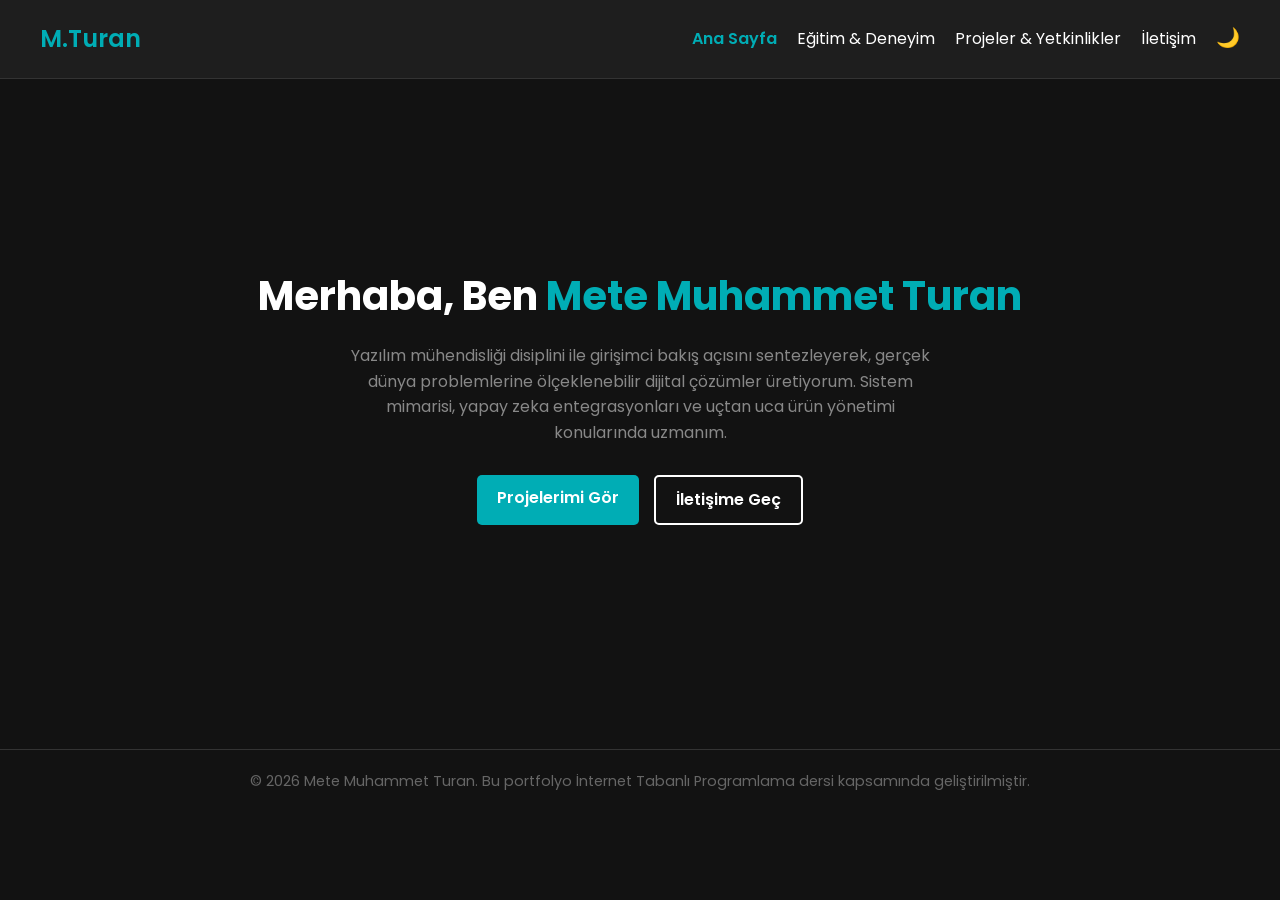
==== commit ec26ee57: "feat" ====
--- a/index.html
+++ b/index.html
@@ -4,7 +4,6 @@
     <meta charset="UTF-8">
     <meta name="viewport" content="width=device-width, initial-scale=1.0">
     <title>Mete Muhammet Turan - Ana Sayfa</title>
-    <!-- Temiz ve Modern Poppins Fontu -->
     <link href="https://fonts.googleapis.com/css2?family=Poppins:wght@300;400;600&display=swap" rel="stylesheet">
     <link rel="stylesheet" href="style.css">
 </head>
@@ -26,7 +25,7 @@
     <main class="hero">
         <div class="hero-content">
             <h1>Merhaba, Ben <span class="highlight">Mete Muhammet Turan</span></h1>
-            <p>Karabük Üniversitesi Yazılım Mühendisliği bölümü öğrencisiyim. Web ve mobil uygulama geliştirme konularına ilgi duyuyor ve bu alanda projeler üretiyorum.</p>
+            <p>Yazılım mühendisliği disiplini ile girişimci bakış açısını sentezleyerek, gerçek dünya problemlerine ölçeklenebilir dijital çözümler üretiyorum. Sistem mimarisi, yapay zeka entegrasyonları ve uçtan uca ürün yönetimi konularında uzmanım.</p>
             <div class="buttons">
                 <a href="projeler.html" class="btn btn-primary">Projelerimi Gör</a>
                 <a href="iletisim.html" class="btn btn-outline">İletişime Geç</a>
--- a/style.css
+++ b/style.css
@@ -1,22 +1,21 @@
-/* 1. TEMEL TEMA DEĞİŞKENLERİ VE RENKLER */
+/* 1. TEMA DEĞİŞKENLERİ */
 :root {
     --bg-color: #121212;
     --text-color: #ffffff;
-    --primary-color: #00adb5; /* Turkuaz tonu */
+    --primary-color: #00adb5;
     --card-bg: #1e1e1e;
     --border-color: #333333;
 }
 
-/* Açık Tema Seçilirse Renkleri Ez (Override) */
 body.light-theme {
     --bg-color: #f5f5f5;
     --text-color: #222222;
-    --primary-color: #007a87; /* Daha koyu turkuaz */
+    --primary-color: #007a87;
     --card-bg: #ffffff;
     --border-color: #dddddd;
 }
 
-/* 2. GENEL SIFIRLAMA VE SAYFA AİLESİ */
+/* 2. GENEL SIFIRLAMA */
 * {
     margin: 0;
     padding: 0;
@@ -31,7 +30,6 @@
     transition: background 0.3s, color 0.3s;
 }
 
-/* Standart İçerik Genişliği */
 .container {
     max-width: 800px;
     margin: 40px auto;
@@ -46,7 +44,7 @@
     padding-bottom: 5px;
 }
 
-/* 3. NAVBAR (ÜST MENÜ) */
+/* 3. NAVBAR */
 .navbar {
     display: flex;
     justify-content: space-between;
@@ -87,7 +85,7 @@
     cursor: pointer;
 }
 
-/* 4. ANA SAYFA KAHRAMAN (HERO) ALANI */
+/* 4. HERO (ANA SAYFA) */
 .hero {
     min-height: 70vh;
     display: flex;
@@ -116,7 +114,6 @@
     color: var(--primary-color);
 }
 
-/* Buton Düzeni */
 .buttons {
     display: flex;
     justify-content: center;
@@ -128,7 +125,6 @@
     border-radius: 5px;
     text-decoration: none;
     font-weight: 600;
-    cursor: pointer;
     border: none;
     transition: 0.2s;
 }
@@ -165,7 +161,7 @@
     margin-bottom: 10px;
 }
 
-/* 6. PROJE KARTLARI (GRID MODELİ) */
+/* 6. PROJE KARTLARI (GRID) */
 .grid {
     display: grid;
     grid-template-columns: repeat(auto-fit, minmax(220px, 1fr));
@@ -225,7 +221,7 @@
     border-color: var(--primary-color);
 }
 
-/* 8. YETKİNLİKLER (SKILLS) ETİKETLERİ */
+/* 8. YETKİNLİKLER */
 .skills-grid {
     display: flex;
     flex-wrap: wrap;
@@ -242,7 +238,7 @@
     color: var(--text-color);
 }
 
-/* 9. FOOTER (ALT BİLGİ) */
+/* 9. FOOTER */
 .footer {
     text-align: center;
     padding: 20px;
